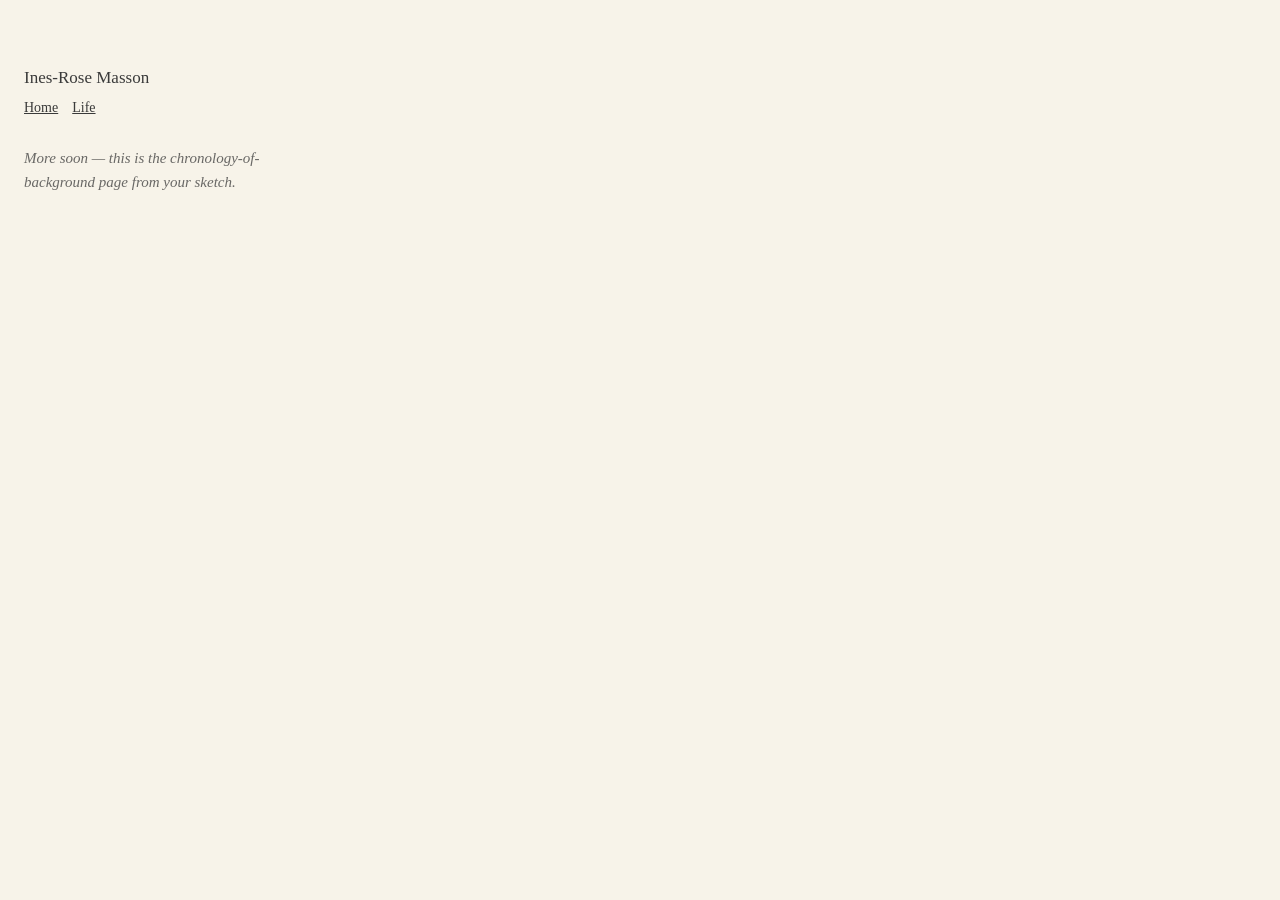
==== investing.html @ ead6e52a "First version of the front page" ====
<!DOCTYPE html>
<html>
<head>
  <meta charset="UTF-8">
  <meta name="viewport" content="width=device-width, initial-scale=1.0">
  <title>Investing — Ines-Rose Masson</title>
  <link rel="stylesheet" href="styles.css">
</head>
<body>

  <div class="page">
    <h1 class="name">Ines-Rose Masson</h1>
    <nav class="nav">
      <a href="index.html">Home</a>
      <a href="life.html">Life</a>
    </nav>
    <p class="ethos">More soon — this is the chronology-of-background page from your sketch.</p>
  </div>

</body>
</html>
---- styles.css ----
:root {
  --bg: #f7f3e9;      /* off-white ("blanc cassé") */
  --ink: #3a3a3a;      /* dark grey */
  --line: #cfc9ba;     /* faint borders/rules, a shade off the background */
}

* { box-sizing: border-box; }

body {
  margin: 0;
  background: var(--bg);
  color: var(--ink);
  font-family: 'Times New Roman', Times, serif;
  font-size: 15px;
  line-height: 1.6;
}

.page {
  max-width: 340px;
  padding: 64px 24px 48px;
}

.name {
  font-size: 17px;
  font-weight: normal;
  margin: 0 0 6px;
}

.nav {
  display: flex;
  gap: 14px;
  margin-bottom: 26px;
}

.nav a {
  color: var(--ink);
  text-decoration: underline;
  font-size: 14px;
}

.ethos {
  font-style: italic;
  color: var(--ink);
  opacity: .75;
  margin: 0 0 26px;
}

.socials {
  display: flex;
  gap: 12px;
  margin-bottom: 40px;
}

.social {
  font-size: 12px;
  text-decoration: underline;
  cursor: default;
}

.image-placeholder {
  width: 100%;
  aspect-ratio: 4 / 3;
  border: 1px solid var(--line);
  background: #efe9db;
}

@media (max-width: 480px) {
  .page { padding: 40px 20px; max-width: 100%; }
}
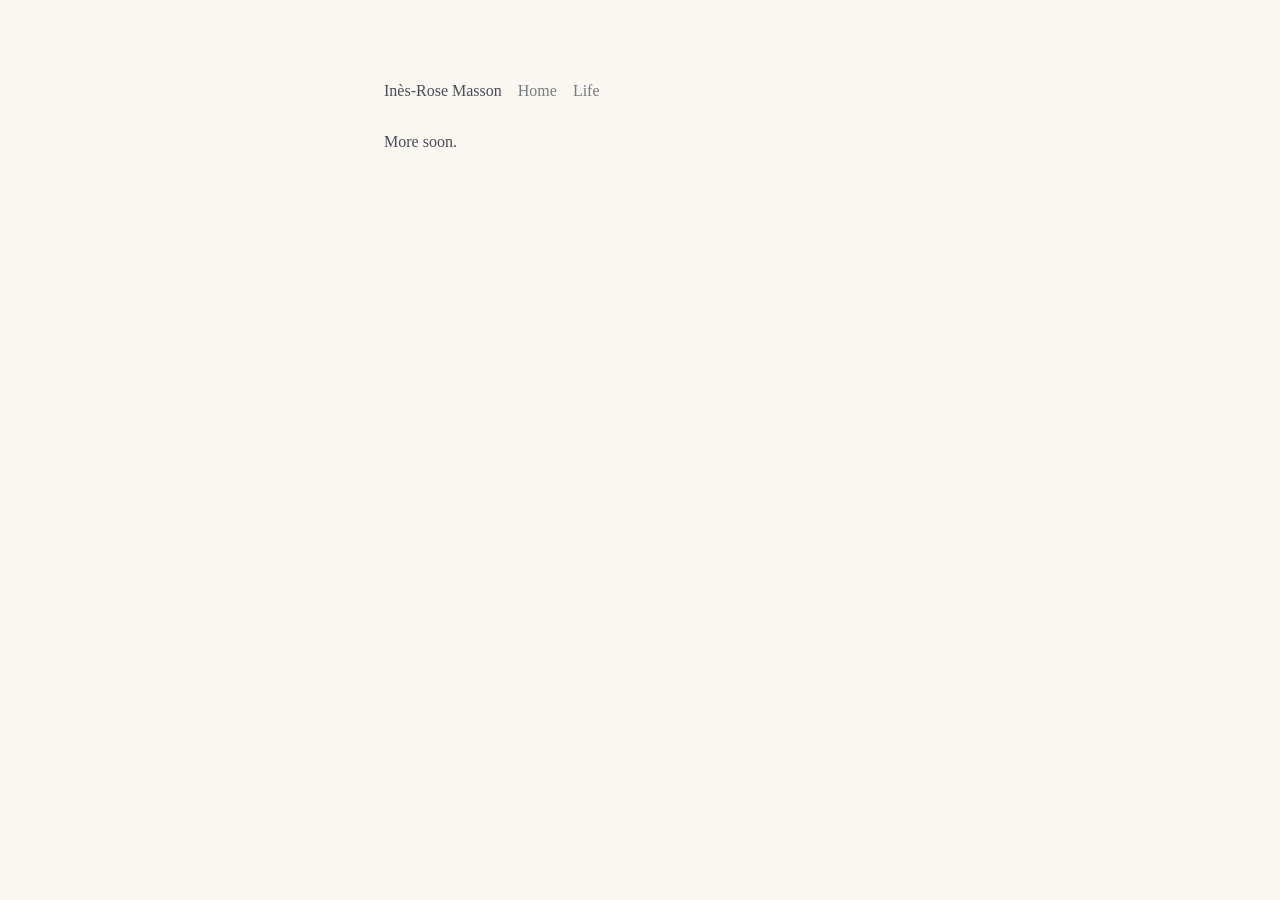
==== commit 3504026d: "Match the Lovable design: front page, real photo, philosophy page" ====
--- a/investing.html
+++ b/investing.html
@@ -1,21 +1,21 @@
 <!DOCTYPE html>
-<html>
+<html lang="en">
 <head>
   <meta charset="UTF-8">
   <meta name="viewport" content="width=device-width, initial-scale=1.0">
-  <title>Investing — Ines-Rose Masson</title>
+  <title>Investing — Inès-Rose Masson</title>
   <link rel="stylesheet" href="styles.css">
 </head>
 <body>
 
-  <div class="page">
-    <h1 class="name">Ines-Rose Masson</h1>
-    <nav class="nav">
-      <a href="index.html">Home</a>
-      <a href="life.html">Life</a>
-    </nav>
-    <p class="ethos">More soon — this is the chronology-of-background page from your sketch.</p>
-  </div>
+  <main class="site-column">
+    <header class="site-header">
+      <a class="site-name" href="index.html">Inès-Rose Masson</a>
+      <a class="site-nav-link" href="index.html">Home</a>
+      <a class="site-nav-link" href="life.html">Life</a>
+    </header>
+    <p class="site-paragraph">More soon.</p>
+  </main>
 
 </body>
 </html>
--- a/styles.css
+++ b/styles.css
@@ -1,69 +1,113 @@
 :root {
-  --bg: #f7f3e9;      /* off-white ("blanc cassé") */
-  --ink: #3a3a3a;      /* dark grey */
-  --line: #cfc9ba;     /* faint borders/rules, a shade off the background */
+  --background: oklch(97.8% .008 85);
+  --foreground: oklch(42% .012 260);
+  --muted-foreground: oklch(58% .012 260);
+  --accent: oklch(20% .012 260);
+  --border: oklch(89.5% .014 85);
+  --philosophy: oklch(38% .12 145);
+  --font-serif: "Times New Roman", Times, Georgia, serif;
 }
 
 * { box-sizing: border-box; }
 
+html {
+  -webkit-text-size-adjust: 100%;
+  line-height: 1.5;
+}
+
 body {
   margin: 0;
-  background: var(--bg);
-  color: var(--ink);
-  font-family: 'Times New Roman', Times, serif;
-  font-size: 15px;
-  line-height: 1.6;
+  background-color: var(--background);
+  color: var(--foreground);
+  font-family: var(--font-serif);
+  -webkit-font-smoothing: antialiased;
+  font-size: 16px;
+  line-height: 1.45;
 }
 
-.page {
-  max-width: 340px;
-  padding: 64px 24px 48px;
+a {
+  color: inherit;
+  text-decoration: inherit;
 }
 
-.name {
-  font-size: 17px;
-  font-weight: normal;
-  margin: 0 0 6px;
+.site-column {
+  width: 100%;
+  max-width: 560px;
+  padding-inline: 24px;
+  padding-top: 9vh;
+  padding-bottom: 64px;
+  margin-inline: auto;
 }
 
-.nav {
+.site-header {
   display: flex;
-  gap: 14px;
-  margin-bottom: 26px;
+  align-items: baseline;
+  column-gap: 16px;
+  row-gap: 4px;
+  flex-wrap: wrap;
+  font-size: 16px;
+  line-height: 1.3;
 }
 
-.nav a {
-  color: var(--ink);
-  text-decoration: underline;
-  font-size: 14px;
+.site-name {
+  font-weight: 400;
+  color: var(--foreground);
+  transition: color .2s;
+  text-decoration-line: none;
+}
+.site-name:hover { color: var(--accent); }
+
+.site-nav-link {
+  font-weight: 400;
+  color: var(--muted-foreground);
+  transition: color .2s;
+  text-decoration-line: none;
+}
+.site-nav-link:hover { color: var(--accent); }
+
+.site-paragraph {
+  margin: 28px 0 0;
+  text-align: justify;
+  text-justify: inter-word;
 }
 
-.ethos {
-  font-style: italic;
-  color: var(--ink);
-  opacity: .75;
-  margin: 0 0 26px;
+.philosophy-link {
+  font-weight: 600;
+  color: var(--philosophy);
+  text-decoration-line: none;
+  transition: opacity .2s;
+}
+.philosophy-link:hover { opacity: .65; }
+
+.contact-links {
+  display: flex;
+  align-items: center;
+  flex-wrap: wrap;
+  column-gap: 6px;
+  margin-top: 28px;
+  font-size: .75rem;
+  letter-spacing: .025em;
+  color: var(--muted-foreground);
 }
 
-.socials {
-  display: flex;
-  gap: 12px;
-  margin-bottom: 40px;
+.contact-link {
+  color: var(--muted-foreground);
+  text-decoration-line: none;
+  transition: color .2s;
+}
+.contact-link:hover { color: var(--accent); }
+
+.contact-separator {
+  color: var(--muted-foreground);
+  opacity: .6;
+  margin-right: 6px;
 }
 
-.social {
-  font-size: 12px;
-  text-decoration: underline;
-  cursor: default;
+.front-page-image {
+  display: block;
+  width: 100%;
+  aspect-ratio: 3 / 2;
+  object-fit: cover;
+  border: 1px solid var(--border);
+  margin-top: 32px;
 }
-
-.image-placeholder {
-  width: 100%;
-  aspect-ratio: 4 / 3;
-  border: 1px solid var(--line);
-  background: #efe9db;
-}
-
-@media (max-width: 480px) {
-  .page { padding: 40px 20px; max-width: 100%; }
-}
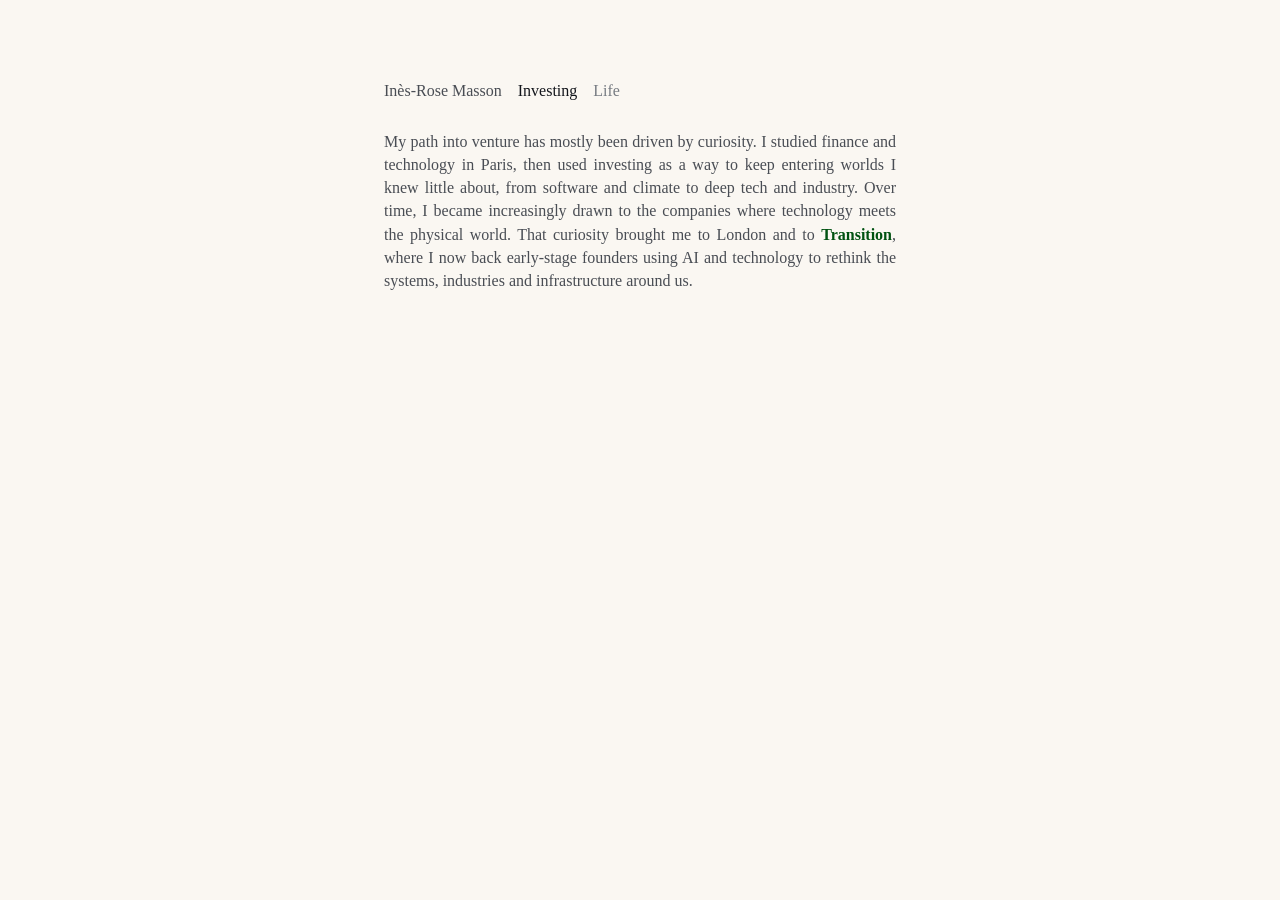
==== commit 5e36c8b4: "Fix Investing/Life pages: real content, nav labels stay fixed, active-page highlighting" ====
--- a/investing.html
+++ b/investing.html
@@ -11,10 +11,11 @@
   <main class="site-column">
     <header class="site-header">
       <a class="site-name" href="index.html">Inès-Rose Masson</a>
-      <a class="site-nav-link" href="index.html">Home</a>
-      <a class="site-nav-link" href="life.html">Life</a>
+      <a class="site-nav-link active" href="investing.html" data-active="true" data-status="active" aria-current="page">Investing</a>
+      <a class="site-nav-link" data-active="false" href="life.html">Life</a>
     </header>
-    <p class="site-paragraph">More soon.</p>
+
+    <p class="site-paragraph">My path into venture has mostly been driven by curiosity. I studied finance and technology in Paris, then used investing as a way to keep entering worlds I knew little about, from software and climate to deep tech and industry. Over time, I became increasingly drawn to the companies where technology meets the physical world. That curiosity brought me to London and to <a href="https://transition.vc/" class="philosophy-link" target="_blank" rel="noopener noreferrer">Transition</a>, where I now back early-stage founders using AI and technology to rethink the systems, industries and infrastructure around us.</p>
   </main>
 
 </body>
--- a/styles.css
+++ b/styles.css
@@ -63,7 +63,8 @@
   transition: color .2s;
   text-decoration-line: none;
 }
-.site-nav-link:hover { color: var(--accent); }
+.site-nav-link:hover,
+.site-nav-link[data-active="true"] { color: var(--accent); }
 
 .site-paragraph {
   margin: 28px 0 0;
@@ -103,6 +104,39 @@
   margin-right: 6px;
 }
 
+.life-grid {
+  display: grid;
+  grid-template-columns: repeat(2, minmax(0, 1fr));
+  gap: 16px;
+  margin-top: 36px;
+}
+
+.life-box {
+  display: flex;
+  flex-direction: column;
+  gap: 16px;
+  min-height: 208px;
+  border: 1px solid var(--border);
+  padding: 20px;
+}
+
+.section-title {
+  color: var(--foreground);
+  font-size: 16px;
+  margin: 0;
+  font-weight: 400;
+}
+
+.placeholder-note {
+  color: var(--muted-foreground);
+  font-style: italic;
+  margin: 0;
+}
+
+@media (max-width: 480px) {
+  .life-grid { grid-template-columns: 1fr; }
+}
+
 .front-page-image {
   display: block;
   width: 100%;
